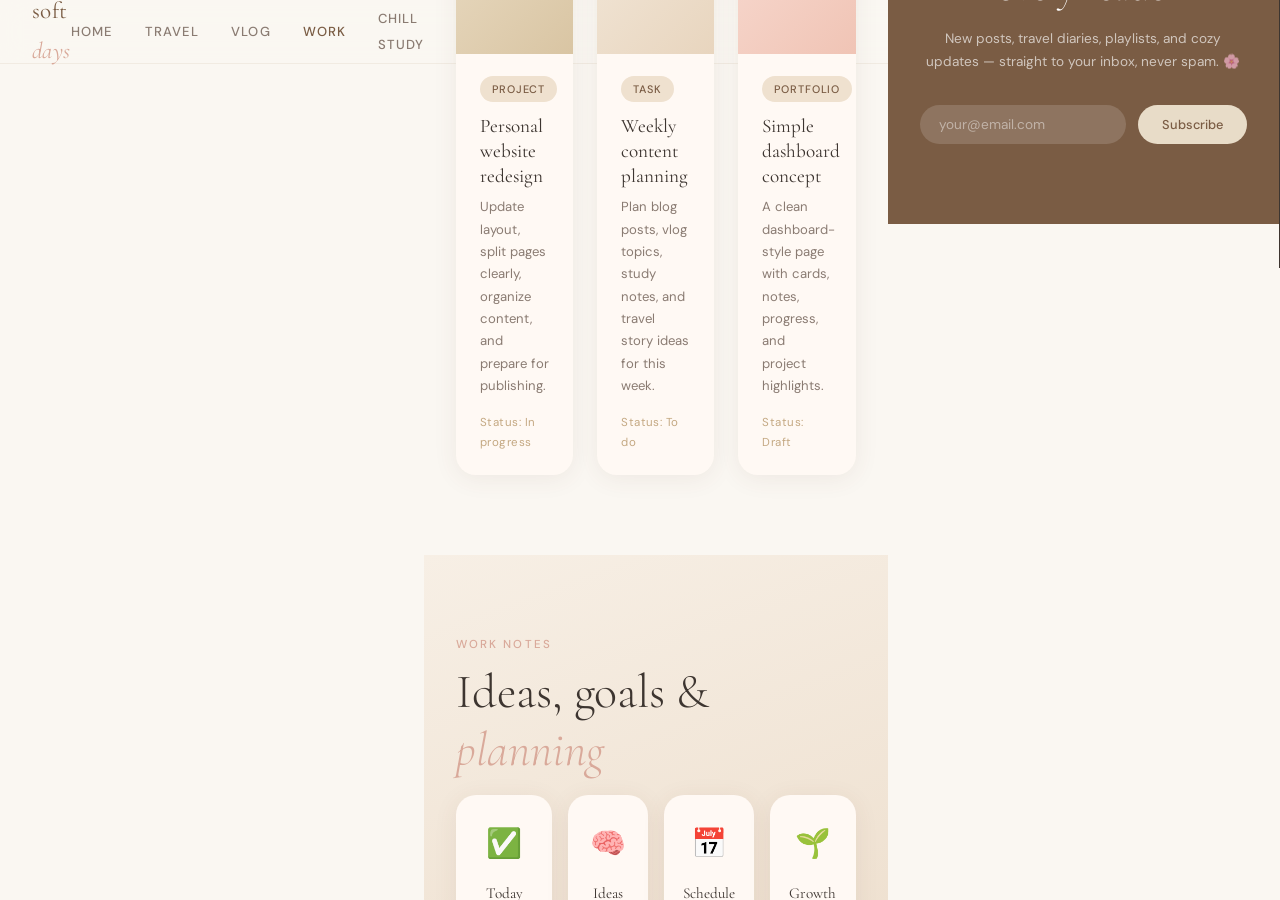
==== work.html @ 7246c7e7 "Add files via upload" ====
<!DOCTYPE html>
<html lang="en">
<head>
  <meta charset="UTF-8" />
  <meta name="viewport" content="width=device-width, initial-scale=1.0"/>
  <title>Soft Days — Work</title>
  <link rel="preconnect" href="https://fonts.googleapis.com"/>
  <link rel="preconnect" href="https://fonts.gstatic.com" crossorigin/>
  <link href="https://fonts.googleapis.com/css2?family=Cormorant+Garamond:ital,wght@0,300;0,400;0,600;1,300;1,400&family=DM+Sans:wght@300;400;500&display=swap" rel="stylesheet"/>
  <link rel="stylesheet" href="style.css" />
</head>
<body class="work-page">



  <!-- ============================================================
       NAVIGATION
       ============================================================ -->
  <nav class="nav" id="navbar">
    <a href="index.html" class="nav-logo">soft <span>days</span></a>
    <ul class="nav-links">
      <li><a href="index.html" class="">Home</a></li>
      <li><a href="travel.html" class="">Travel</a></li>
      <li><a href="vlog.html" class="">Vlog</a></li>
      <li><a href="work.html" class="active">Work</a></li>
      <li><a href="study.html">Chill Study</a></li>
    </ul>
    <div class="nav-toggle" id="navToggle" onclick="openMenu()">
      <span></span><span></span><span></span>
    </div>
  

  <main class="page-main">

  <!-- ============================================================
       WORK SECTION
       ============================================================ -->
  <section id="work">

    <!-- Work Hero -->
    <div class="work-hero">
      <div class="work-hero-inner">
        <div class="fade-in">
          <div class="section-label">work &amp; projects</div>
          <h2 class="section-title">My little<br><em>work desk</em></h2>
          <p class="section-sub">
            A clean space to organize projects, tasks, portfolio updates, notes,
            goals, and anything related to work or creative productivity.
          </p>
          <div style="display:flex; gap:1rem; flex-wrap:wrap">
            <a href="#work-projects" class="btn btn-primary">View projects</a>
            <a href="#work-notes" class="btn btn-outline">Read notes 📝</a>
          </div>
        </div>

        <div class="work-visual fade-in" style="transition-delay:0.15s">
          <div class="work-desk-card">
            <div class="ph ph-sand" style="height:100%">💼</div>
          </div>
          <div class="work-widget">
            <div class="playlist-label">current focus</div>
            <div class="playlist-track">Website redesign</div>
            <div class="playlist-artist">Planning · Writing · Building</div>
            <div class="playlist-bar">
              <div class="playlist-bar-fill"></div>
            </div>
          </div>
        </div>
      </div>
    </div>

    <!-- Work Projects -->
    <div class="work-content" id="work-projects">
      <div class="fade-in">
        <div class="section-label">featured work</div>
        <h2 class="section-title">Projects &amp; <em>tasks</em></h2>
        <p class="section-sub">
          Use this page to add your work updates, portfolio projects, task lists,
          client work, study/work goals, or weekly plans.
        </p>
      </div>

      <div class="work-grid">

        <!-- Work Card 1 -->
        <div class="card work-card fade-in">
          <div class="featured-card-img">
            <div class="ph ph-sand">🗂️</div>
          </div>
          <div class="featured-card-body">
            <span class="tag work">Project</span>
            <div class="featured-card-title">Personal website redesign</div>
            <div class="featured-card-desc">
              Update layout, split pages clearly, organize content, and prepare for publishing.
            </div>
            <div class="featured-card-meta">Status: In progress</div>
          </div>
        </div>

        <!-- Work Card 2 -->
        <div class="card work-card fade-in" style="transition-delay:0.1s">
          <div class="featured-card-img">
            <div class="ph ph-warm">📌</div>
          </div>
          <div class="featured-card-body">
            <span class="tag work">Task</span>
            <div class="featured-card-title">Weekly content planning</div>
            <div class="featured-card-desc">
              Plan blog posts, vlog topics, study notes, and travel story ideas for this week.
            </div>
            <div class="featured-card-meta">Status: To do</div>
          </div>
        </div>

        <!-- Work Card 3 -->
        <div class="card work-card fade-in" style="transition-delay:0.2s">
          <div class="featured-card-img">
            <div class="ph ph-rose">💻</div>
          </div>
          <div class="featured-card-body">
            <span class="tag work">Portfolio</span>
            <div class="featured-card-title">Simple dashboard concept</div>
            <div class="featured-card-desc">
              A clean dashboard-style page with cards, notes, progress, and project highlights.
            </div>
            <div class="featured-card-meta">Status: Draft</div>
          </div>
        </div>

      </div>
    </div>

    <!-- Work Notes -->
    <div class="work-notes" id="work-notes">
      <div class="work-notes-inner">
        <div class="fade-in">
          <div class="section-label">work notes</div>
          <h2 class="section-title">Ideas, goals &amp; <em>planning</em></h2>
        </div>

        <div class="study-tips-row">
          <div class="tip-card fade-in">
            <div class="tip-icon">✅</div>
            <div class="tip-title">Today tasks</div>
            <div class="tip-desc">Write down 3 important tasks and finish them first.</div>
          </div>
          <div class="tip-card fade-in" style="transition-delay:0.08s">
            <div class="tip-icon">🧠</div>
            <div class="tip-title">Ideas</div>
            <div class="tip-desc">Save small ideas here before turning them into full posts.</div>
          </div>
          <div class="tip-card fade-in" style="transition-delay:0.16s">
            <div class="tip-icon">📅</div>
            <div class="tip-title">Schedule</div>
            <div class="tip-desc">Plan upload dates, work sessions, and weekly goals.</div>
          </div>
          <div class="tip-card fade-in" style="transition-delay:0.24s">
            <div class="tip-icon">🌱</div>
            <div class="tip-title">Growth</div>
            <div class="tip-desc">Track what you learned and what you want to improve next.</div>
          </div>
        </div>
      </div>
    </div>

  </section>
  <!-- /WORK SECTION -->

  </main>




<!-- ============================================================
       NEWSLETTER / CTA BANNER
       ============================================================ -->
  <div class="newsletter-banner">
    <div class="newsletter-inner fade-in">
      <h2 class="newsletter-title">Stay in the <em>loop</em><br>lovely reader</h2>
      <p class="newsletter-sub">
        New posts, travel diaries, playlists, and cozy updates —
        straight to your inbox, never spam. 🌸
      </p>
      <div class="newsletter-form">
        <input class="newsletter-input" type="email" placeholder="your@email.com"/>
        <button class="newsletter-btn">Subscribe</button>
      </div>
    </div>
  </div>

  
<!-- ============================================================
       FOOTER
       ============================================================ -->
  <footer>
    <div class="footer-inner">
      <div class="footer-top">

        <!-- Brand col -->
        <div>
          <div class="footer-logo">soft <em>days</em></div>
          <p class="footer-tagline">
            A personal corner of the internet about slow travel,
            cozy vlogs, and gentle productivity. Made with ☕ &amp; 🌿
          </p>
          <div class="footer-social">
            <a href="#" class="social-link">📷</a>
            <a href="#" class="social-link">▶️</a>
            <a href="#" class="social-link">✉️</a>
            <a href="#" class="social-link">🐦</a>
          </div>
        </div>

        <!-- Explore col -->
        <div>
          <div class="footer-col-title">Explore</div>
          <ul class="footer-links">
            <li><a href="index.html">Home</a></li>
            <li><a href="travel.html">Travel</a></li>
            <li><a href="vlog.html">Vlog</a></li>
            <li><a href="work.html">Work</a></li>
      <li><a href="study.html">Chill Study</a></li>
          </ul>
        </div>

        <!-- Study resources col -->
        <div>
          <div class="footer-col-title">Resources</div>
          <ul class="footer-links">
            <li><a href="#">Notion Templates</a></li>
            <li><a href="#">Study Playlists</a></li>
            <li><a href="#">Travel Guides</a></li>
            <li><a href="#">Reading List</a></li>
          </ul>
        </div>

        <!-- Info col -->
        <div>
          <div class="footer-col-title">Info</div>
          <ul class="footer-links">
            <li><a href="#">About me</a></li>
            <li><a href="#">Work with me</a></li>
            <li><a href="#">Privacy Policy</a></li>
            <li><a href="#">Contact</a></li>
          </ul>
        </div>

      </div><!-- /footer-top -->

      <div class="footer-bottom">
        <span>© 2025 Soft Days. Made with love &amp; lo-fi music.</span>
        <span>Designed to inspire slow, intentional living ✨</span>
      </div>
    </div>
  </footer>

  
  <script src="script.js"></script>
</body>
</html>
---- style.css ----
/* =============================================
       GLOBAL — CSS Variables, Reset, Base Styles
       ============================================= */
    :root {
      --cream:     #faf7f2;
      --warm-white:#fff9f4;
      --blush:     #f2ddd5;
      --rose:      #d9a99a;
      --sage:      #b5c4b1;
      --sage-dark: #7d9e78;
      --sand:      #e8dcc8;
      --dusty:     #c4a882;
      --brown:     #7a5c44;
      --sky:       #c9dce8;
      --sky-dark:  #7aaec2;
      --charcoal:  #3d3530;
      --muted:     #8a7b72;
      --radius-sm: 12px;
      --radius-md: 20px;
      --radius-lg: 32px;
      --shadow:    0 4px 24px rgba(100,70,50,0.08);
      --shadow-lg: 0 12px 48px rgba(100,70,50,0.13);
      --font-display: 'Cormorant Garamond', Georgia, serif;
      --font-body:    'DM Sans', sans-serif;
      --transition:   0.3s ease;
    }

    *, *::before, *::after { box-sizing: border-box; margin: 0; padding: 0; }

    html { scroll-behavior: smooth; }

    body {
      background-color: var(--cream);
      color: var(--charcoal);
      font-family: var(--font-body);
      font-size: 15px;
      line-height: 1.7;
      -webkit-font-smoothing: antialiased;
    }

    img { display: block; width: 100%; height: 100%; object-fit: cover; }
    a   { text-decoration: none; color: inherit; }
    ul  { list-style: none; }

    /* =============================================
       NAVIGATION
       ============================================= */
    .nav {
      position: fixed;
      top: 0; left: 0; right: 0;
      z-index: 100;
      background: rgba(250, 247, 242, 0.88);
      backdrop-filter: blur(14px);
      -webkit-backdrop-filter: blur(14px);
      border-bottom: 1px solid rgba(200,175,155,0.18);
      padding: 0 2rem;
      display: flex;
      align-items: center;
      justify-content: space-between;
      height: 64px;
    }

    .nav-logo {
      font-family: var(--font-display);
      font-size: 1.45rem;
      font-weight: 400;
      letter-spacing: 0.02em;
      color: var(--brown);
    }

    .nav-logo span {
      font-style: italic;
      color: var(--rose);
    }

    .nav-links {
      display: flex;
      gap: 2rem;
      align-items: center;
    }

    .nav-links a {
      font-size: 0.82rem;
      font-weight: 500;
      letter-spacing: 0.08em;
      text-transform: uppercase;
      color: var(--muted);
      transition: color var(--transition);
    }

    .nav-links a:hover,
    .nav-links a.active {
      color: var(--brown);
    }

    .nav-toggle {
      display: none;
      flex-direction: column;
      gap: 5px;
      cursor: pointer;
      padding: 4px;
    }
    .nav-toggle span {
      width: 22px; height: 2px;
      background: var(--brown);
      border-radius: 2px;
      transition: var(--transition);
    }

    /* =============================================
       SHARED COMPONENTS
       ============================================= */

    /* Section wrapper */
    .section {
      padding: 100px 2rem;
      max-width: 1160px;
      margin: 0 auto;
    }

    /* Section label */
    .section-label {
      font-size: 0.72rem;
      font-weight: 500;
      letter-spacing: 0.18em;
      text-transform: uppercase;
      color: var(--rose);
      margin-bottom: 0.6rem;
    }

    /* Section heading */
    .section-title {
      font-family: var(--font-display);
      font-size: clamp(2rem, 4vw, 3rem);
      font-weight: 300;
      line-height: 1.2;
      color: var(--charcoal);
      margin-bottom: 1rem;
    }

    .section-title em {
      font-style: italic;
      color: var(--rose);
    }

    /* Section sub */
    .section-sub {
      font-size: 0.9rem;
      color: var(--muted);
      max-width: 520px;
      margin-bottom: 3rem;
    }

    /* Pill button */
    .btn {
      display: inline-flex;
      align-items: center;
      gap: 0.5rem;
      padding: 0.65rem 1.6rem;
      border-radius: 999px;
      font-size: 0.8rem;
      font-weight: 500;
      letter-spacing: 0.04em;
      cursor: pointer;
      transition: all var(--transition);
      border: none;
    }

    .btn-primary {
      background: var(--brown);
      color: #fff;
    }
    .btn-primary:hover { background: var(--charcoal); transform: translateY(-1px); }

    .btn-outline {
      background: transparent;
      color: var(--brown);
      border: 1.5px solid var(--dusty);
    }
    .btn-outline:hover { background: var(--blush); border-color: var(--rose); }

    /* Generic card */
    .card {
      background: var(--warm-white);
      border-radius: var(--radius-md);
      overflow: hidden;
      box-shadow: var(--shadow);
      transition: transform var(--transition), box-shadow var(--transition);
    }
    .card:hover {
      transform: translateY(-4px);
      box-shadow: var(--shadow-lg);
    }

    /* Card grid helpers */
    .grid-3 { display: grid; grid-template-columns: repeat(3, 1fr); gap: 1.5rem; }
    .grid-2 { display: grid; grid-template-columns: repeat(2, 1fr); gap: 1.5rem; }

    /* Divider */
    .page-divider {
      height: 1px;
      background: linear-gradient(90deg, transparent, var(--sand), transparent);
      margin: 0 2rem;
    }

    /* Section background variants */
    .bg-blush { background-color: #fdf5f2; }
    .bg-sage  { background-color: #f2f6f1; }
    .bg-sky   { background-color: #f1f6f9; }

    /* =============================================
       HOME SECTION — Hero
       ============================================= */
    #home {
      padding-top: 64px; /* nav height offset */
    }

    .hero {
      min-height: 92vh;
      display: grid;
      grid-template-columns: 1fr 1fr;
      align-items: center;
      gap: 4rem;
      padding: 80px 2rem 60px;
      max-width: 1160px;
      margin: 0 auto;
    }

    .hero-text { padding-right: 2rem; }

    .hero-eyebrow {
      display: inline-flex;
      align-items: center;
      gap: 0.5rem;
      font-size: 0.72rem;
      letter-spacing: 0.18em;
      text-transform: uppercase;
      color: var(--rose);
      margin-bottom: 1.4rem;
    }
    .hero-eyebrow::before {
      content: '';
      width: 28px; height: 1px;
      background: var(--rose);
    }

    .hero-title {
      font-family: var(--font-display);
      font-size: clamp(2.8rem, 5.5vw, 4.4rem);
      font-weight: 300;
      line-height: 1.1;
      color: var(--charcoal);
      margin-bottom: 1.5rem;
    }

    .hero-title em {
      font-style: italic;
      color: var(--rose);
      display: block;
    }

    .hero-desc {
      font-size: 0.95rem;
      color: var(--muted);
      max-width: 420px;
      margin-bottom: 2.5rem;
      line-height: 1.8;
    }

    .hero-cta {
      display: flex;
      gap: 1rem;
      flex-wrap: wrap;
    }

    /* Hero image mosaic */
    .hero-visual {
      position: relative;
      height: 540px;
    }

    .hero-img-main {
      position: absolute;
      top: 0; right: 0;
      width: 78%;
      height: 88%;
      border-radius: var(--radius-lg);
      overflow: hidden;
      box-shadow: var(--shadow-lg);
    }

    .hero-img-accent {
      position: absolute;
      bottom: 0; left: 0;
      width: 48%;
      height: 54%;
      border-radius: var(--radius-md);
      overflow: hidden;
      box-shadow: var(--shadow);
      border: 4px solid var(--cream);
    }

    /* Floating label chip */
    .hero-chip {
      position: absolute;
      top: 1.5rem; left: 1.5rem;
      background: rgba(250,247,242,0.92);
      backdrop-filter: blur(8px);
      border-radius: 999px;
      padding: 0.45rem 1rem;
      font-size: 0.72rem;
      font-weight: 500;
      letter-spacing: 0.06em;
      color: var(--brown);
      box-shadow: var(--shadow);
    }

    /* =============================================
       HOME SECTION — About / Intro
       ============================================= */
    .home-intro {
      background: var(--warm-white);
      padding: 80px 2rem;
    }

    .home-intro-inner {
      max-width: 1160px;
      margin: 0 auto;
      display: grid;
      grid-template-columns: 1fr 1.4fr;
      gap: 5rem;
      align-items: center;
    }

    .home-intro-img {
      height: 380px;
      border-radius: var(--radius-lg);
      overflow: hidden;
      box-shadow: var(--shadow-lg);
    }

    .home-intro-text .section-title { margin-bottom: 1.2rem; }

    .home-intro-detail {
      font-size: 0.88rem;
      color: var(--muted);
      line-height: 1.9;
      margin-bottom: 2rem;
    }

    /* =============================================
       HOME SECTION — Quick Links to Pages
       ============================================= */
    .home-links {
      padding: 80px 2rem;
      max-width: 1160px;
      margin: 0 auto;
    }

    .home-links-grid {
      display: grid;
      grid-template-columns: repeat(3, 1fr);
      gap: 1.5rem;
      margin-top: 3rem;
    }

    .link-card {
      border-radius: var(--radius-lg);
      overflow: hidden;
      height: 300px;
      position: relative;
      cursor: pointer;
    }

    .link-card-bg {
      position: absolute;
      inset: 0;
    }

    /* Individual color overlays per category */
    .link-card.travel .link-card-bg   { background: linear-gradient(160deg, #d9e8d5 0%, #b5c4b1 100%); }
    .link-card.vlog .link-card-bg     { background: linear-gradient(160deg, #f2ddd5 0%, #e8c5b5 100%); }
    .link-card.study .link-card-bg    { background: linear-gradient(160deg, #c9dce8 0%, #a8c4d8 100%); }

    .link-card-content {
      position: relative;
      z-index: 2;
      padding: 2.5rem 2rem;
      display: flex;
      flex-direction: column;
      justify-content: flex-end;
      height: 100%;
    }

    .link-card-icon {
      font-size: 2rem;
      margin-bottom: auto;
    }

    .link-card-label {
      font-size: 0.7rem;
      font-weight: 500;
      letter-spacing: 0.16em;
      text-transform: uppercase;
      color: rgba(60,40,30,0.6);
      margin-bottom: 0.4rem;
    }

    .link-card-title {
      font-family: var(--font-display);
      font-size: 1.9rem;
      font-weight: 400;
      color: var(--charcoal);
      line-height: 1.1;
      margin-bottom: 1rem;
    }

    .link-card-arrow {
      width: 36px; height: 36px;
      border-radius: 50%;
      background: rgba(255,255,255,0.55);
      display: flex; align-items: center; justify-content: center;
      font-size: 1rem;
      transition: all var(--transition);
      backdrop-filter: blur(4px);
    }
    .link-card:hover .link-card-arrow {
      background: rgba(255,255,255,0.85);
      transform: translate(3px, -3px);
    }

    /* =============================================
       HOME SECTION — Featured / Latest Posts
       ============================================= */
    .home-featured {
      background: var(--warm-white);
      padding: 80px 2rem;
    }

    .home-featured-inner {
      max-width: 1160px;
      margin: 0 auto;
    }

    .featured-header {
      display: flex;
      align-items: flex-end;
      justify-content: space-between;
      margin-bottom: 3rem;
    }

    .featured-card-img {
      height: 200px;
      overflow: hidden;
    }

    .featured-card-body {
      padding: 1.4rem 1.5rem;
    }

    .tag {
      display: inline-block;
      padding: 0.25rem 0.75rem;
      border-radius: 999px;
      font-size: 0.68rem;
      font-weight: 500;
      letter-spacing: 0.08em;
      text-transform: uppercase;
      margin-bottom: 0.7rem;
    }
    .tag.travel { background: #dbeedd; color: var(--sage-dark); }
    .tag.vlog   { background: var(--blush); color: #b07060; }
    .tag.study  { background: var(--sky); color: var(--sky-dark); }

    .featured-card-title {
      font-family: var(--font-display);
      font-size: 1.2rem;
      font-weight: 400;
      line-height: 1.3;
      color: var(--charcoal);
      margin-bottom: 0.5rem;
    }

    .featured-card-desc {
      font-size: 0.82rem;
      color: var(--muted);
      line-height: 1.7;
      margin-bottom: 1rem;
    }

    .featured-card-meta {
      font-size: 0.72rem;
      color: var(--dusty);
      letter-spacing: 0.04em;
    }

    /* Placeholder image blocks */
    .ph {
      width: 100%; height: 100%;
      display: flex; align-items: center; justify-content: center;
      font-size: 2rem;
    }
    .ph-blush  { background: linear-gradient(135deg, #f2ddd5, #e8c4b5); }
    .ph-sage   { background: linear-gradient(135deg, #d9e8d5, #b5c4b1); }
    .ph-sky    { background: linear-gradient(135deg, #c9dce8, #a8c4d8); }
    .ph-sand   { background: linear-gradient(135deg, #ede0ca, #d9c5a3); }
    .ph-warm   { background: linear-gradient(135deg, #f5ece0, #e8d5be); }
    .ph-rose   { background: linear-gradient(135deg, #fae0d8, #f0c4b5); }

    /* =============================================
       TRAVEL SECTION
       ============================================= */
    #travel {
      padding-top: 0;
    }

    .travel-hero {
      background: linear-gradient(160deg, #edf3eb 0%, #d5e3d1 100%);
      padding: 120px 2rem 80px;
    }

    .travel-hero-inner {
      max-width: 1160px;
      margin: 0 auto;
      display: grid;
      grid-template-columns: 1fr 1fr;
      gap: 4rem;
      align-items: center;
    }

    .travel-hero-visual {
      display: grid;
      grid-template-columns: 1fr 1fr;
      grid-template-rows: 220px 160px;
      gap: 1rem;
    }

    .travel-hero-visual .ph {
      border-radius: var(--radius-md);
      height: auto;
      min-height: 100%;
    }

    .travel-hero-visual .tall { grid-row: span 2; }

    .travel-stats {
      display: flex;
      gap: 2rem;
      margin-top: 2rem;
    }

    .stat-item { text-align: left; }
    .stat-num {
      font-family: var(--font-display);
      font-size: 2rem;
      font-weight: 300;
      color: var(--sage-dark);
    }
    .stat-label {
      font-size: 0.72rem;
      color: var(--muted);
      letter-spacing: 0.06em;
    }

    .travel-posts {
      padding: 80px 2rem;
      max-width: 1160px;
      margin: 0 auto;
    }

    /* Large featured travel card */
    .travel-featured-card {
      display: grid;
      grid-template-columns: 1.2fr 1fr;
      border-radius: var(--radius-lg);
      overflow: hidden;
      box-shadow: var(--shadow-lg);
      background: var(--warm-white);
      margin-bottom: 3rem;
      transition: transform var(--transition);
    }
    .travel-featured-card:hover { transform: translateY(-4px); }

    .travel-featured-img { height: 380px; }

    .travel-featured-body {
      padding: 3rem 2.5rem;
      display: flex;
      flex-direction: column;
      justify-content: center;
    }

    .destination-chip {
      display: inline-flex;
      align-items: center;
      gap: 0.4rem;
      background: #dbeedd;
      color: var(--sage-dark);
      padding: 0.3rem 0.8rem;
      border-radius: 999px;
      font-size: 0.7rem;
      font-weight: 500;
      letter-spacing: 0.06em;
      margin-bottom: 1rem;
    }

    .travel-card-title {
      font-family: var(--font-display);
      font-size: 1.6rem;
      font-weight: 400;
      line-height: 1.2;
      color: var(--charcoal);
      margin-bottom: 0.8rem;
    }

    .travel-card-desc {
      font-size: 0.85rem;
      color: var(--muted);
      line-height: 1.8;
      margin-bottom: 1.5rem;
    }

    .travel-card-footer {
      display: flex;
      align-items: center;
      gap: 1rem;
      font-size: 0.75rem;
      color: var(--dusty);
    }

    /* Travel post grid */
    .travel-grid {
      display: grid;
      grid-template-columns: repeat(3, 1fr);
      gap: 1.5rem;
    }

    .travel-grid-card .card-img { height: 200px; }
    .travel-grid-card .card-body { padding: 1.4rem; }

    .travel-grid-card .card-title {
      font-family: var(--font-display);
      font-size: 1.15rem;
      font-weight: 400;
      color: var(--charcoal);
      margin-bottom: 0.4rem;
      line-height: 1.3;
    }

    .travel-grid-card .card-meta {
      font-size: 0.78rem;
      color: var(--muted);
      margin-bottom: 0.6rem;
    }

    .travel-grid-card .card-desc {
      font-size: 0.82rem;
      color: var(--muted);
      line-height: 1.7;
    }

    /* =============================================
       VLOG SECTION
       ============================================= */
    #vlog {
      padding-top: 0;
    }

    .vlog-hero {
      background: linear-gradient(160deg, #fdf5f2 0%, #f5e0d8 100%);
      padding: 120px 2rem 80px;
    }

    .vlog-hero-inner {
      max-width: 1160px;
      margin: 0 auto;
      text-align: center;
    }

    .vlog-hero-inner .section-title { font-size: clamp(2.5rem, 5vw, 4rem); }

    .vlog-filters {
      display: flex;
      gap: 0.75rem;
      justify-content: center;
      margin-top: 2rem;
      flex-wrap: wrap;
    }

    .filter-pill {
      padding: 0.45rem 1.2rem;
      border-radius: 999px;
      font-size: 0.75rem;
      font-weight: 500;
      letter-spacing: 0.06em;
      cursor: pointer;
      background: rgba(255,255,255,0.65);
      color: var(--muted);
      border: 1.5px solid rgba(200,170,150,0.2);
      transition: all var(--transition);
      backdrop-filter: blur(4px);
    }
    .filter-pill.active,
    .filter-pill:hover {
      background: var(--brown);
      color: #fff;
      border-color: var(--brown);
    }

    .vlog-content {
      padding: 80px 2rem;
      max-width: 1160px;
      margin: 0 auto;
    }

    /* Featured vlog card */
    .vlog-featured {
      border-radius: var(--radius-lg);
      overflow: hidden;
      background: var(--warm-white);
      box-shadow: var(--shadow-lg);
      display: grid;
      grid-template-columns: 1fr 1fr;
      margin-bottom: 3rem;
      transition: transform var(--transition);
    }
    .vlog-featured:hover { transform: translateY(-4px); }

    .vlog-featured-video {
      position: relative;
      height: 360px;
      background: #2a2a2a;
      overflow: hidden;
    }

    .play-button {
      position: absolute;
      inset: 0;
      display: flex; align-items: center; justify-content: center;
      z-index: 2;
    }
    .play-button-circle {
      width: 64px; height: 64px;
      border-radius: 50%;
      background: rgba(255,255,255,0.92);
      display: flex; align-items: center; justify-content: center;
      font-size: 1.4rem;
      transition: all var(--transition);
      box-shadow: 0 4px 20px rgba(0,0,0,0.2);
    }
    .play-button-circle:hover { transform: scale(1.1); }

    .vlog-featured-body {
      padding: 2.8rem 2.5rem;
      display: flex;
      flex-direction: column;
      justify-content: center;
    }

    .vlog-card-title {
      font-family: var(--font-display);
      font-size: 1.5rem;
      font-weight: 400;
      line-height: 1.25;
      color: var(--charcoal);
      margin-bottom: 0.8rem;
    }

    .vlog-card-desc {
      font-size: 0.84rem;
      color: var(--muted);
      line-height: 1.8;
      margin-bottom: 1.5rem;
    }

    .vlog-meta {
      display: flex;
      gap: 1rem;
      align-items: center;
      font-size: 0.75rem;
      color: var(--dusty);
    }

    .vlog-dot {
      width: 4px; height: 4px;
      border-radius: 50%;
      background: var(--dusty);
    }

    /* Vlog grid */
    .vlog-grid {
      display: grid;
      grid-template-columns: repeat(3, 1fr);
      gap: 1.5rem;
    }

    .vlog-grid-card .video-thumb {
      position: relative;
      height: 190px;
      background: #2a2a2a;
      overflow: hidden;
    }

    .vlog-grid-card .play-sm {
      position: absolute;
      inset: 0;
      display: flex; align-items: center; justify-content: center;
    }

    .play-sm-circle {
      width: 42px; height: 42px;
      border-radius: 50%;
      background: rgba(255,255,255,0.88);
      display: flex; align-items: center; justify-content: center;
      font-size: 1rem;
    }

    .vlog-grid-card .card-body { padding: 1.2rem 1.4rem; }

    .vlog-grid-card .card-title {
      font-family: var(--font-display);
      font-size: 1.05rem;
      font-weight: 400;
      color: var(--charcoal);
      margin-bottom: 0.4rem;
      line-height: 1.35;
    }

    .vlog-grid-card .card-meta {
      font-size: 0.75rem;
      color: var(--muted);
      margin-bottom: 0.5rem;
    }

    .duration-badge {
      position: absolute;
      bottom: 0.6rem; right: 0.75rem;
      background: rgba(0,0,0,0.7);
      color: #fff;
      font-size: 0.68rem;
      font-weight: 500;
      padding: 0.2rem 0.55rem;
      border-radius: 4px;
      letter-spacing: 0.04em;
    }

    /* =============================================
       CHILL STUDY SECTION
       ============================================= */
    #study {
      padding-top: 0;
    }

    .study-hero {
      background: linear-gradient(160deg, #e8f0f5 0%, #c5d8e8 100%);
      padding: 120px 2rem 80px;
    }

    .study-hero-inner {
      max-width: 1160px;
      margin: 0 auto;
      display: grid;
      grid-template-columns: 1.1fr 1fr;
      gap: 5rem;
      align-items: center;
    }

    .study-ambience {
      position: relative;
      height: 420px;
    }

    .study-desk-card {
      position: absolute;
      top: 0; left: 0;
      width: 80%;
      height: 82%;
      border-radius: var(--radius-lg);
      overflow: hidden;
      box-shadow: var(--shadow-lg);
    }

    .study-playlist-widget {
      position: absolute;
      bottom: 0; right: 0;
      width: 65%;
      background: rgba(255,255,255,0.9);
      backdrop-filter: blur(10px);
      border-radius: var(--radius-md);
      padding: 1.2rem 1.4rem;
      box-shadow: var(--shadow-lg);
    }

    .playlist-label {
      font-size: 0.65rem;
      letter-spacing: 0.14em;
      text-transform: uppercase;
      color: var(--sky-dark);
      margin-bottom: 0.6rem;
    }

    .playlist-track {
      font-family: var(--font-display);
      font-size: 1rem;
      font-weight: 400;
      color: var(--charcoal);
      margin-bottom: 0.2rem;
    }

    .playlist-artist {
      font-size: 0.72rem;
      color: var(--muted);
      margin-bottom: 0.9rem;
    }

    .playlist-bar {
      height: 3px;
      background: #dce9f1;
      border-radius: 2px;
    }

    .playlist-bar-fill {
      height: 100%;
      width: 42%;
      background: var(--sky-dark);
      border-radius: 2px;
    }

    /* Study content grid */
    .study-content {
      padding: 80px 2rem;
      max-width: 1160px;
      margin: 0 auto;
    }

    .study-grid {
      display: grid;
      grid-template-columns: 1.5fr 1fr;
      gap: 1.5rem;
      margin-bottom: 3rem;
    }

    .study-big-card {
      background: var(--warm-white);
      border-radius: var(--radius-lg);
      overflow: hidden;
      box-shadow: var(--shadow);
      transition: transform var(--transition), box-shadow var(--transition);
    }
    .study-big-card:hover { transform: translateY(-4px); box-shadow: var(--shadow-lg); }

    .study-big-card-img { height: 260px; }

    .study-big-card-body { padding: 2rem; }

    .study-big-card-title {
      font-family: var(--font-display);
      font-size: 1.5rem;
      font-weight: 400;
      color: var(--charcoal);
      line-height: 1.25;
      margin-bottom: 0.7rem;
    }

    .study-side-cards {
      display: flex;
      flex-direction: column;
      gap: 1.5rem;
    }

    .study-side-card {
      background: var(--warm-white);
      border-radius: var(--radius-md);
      padding: 1.5rem;
      box-shadow: var(--shadow);
      transition: transform var(--transition);
    }
    .study-side-card:hover { transform: translateY(-3px); }

    .study-side-icon {
      font-size: 1.5rem;
      margin-bottom: 0.7rem;
    }

    .study-side-title {
      font-family: var(--font-display);
      font-size: 1.05rem;
      font-weight: 400;
      color: var(--charcoal);
      margin-bottom: 0.4rem;
    }

    .study-side-desc {
      font-size: 0.8rem;
      color: var(--muted);
      line-height: 1.7;
    }

    /* Study tips small cards row */
    .study-tips-row {
      display: grid;
      grid-template-columns: repeat(4, 1fr);
      gap: 1rem;
    }

    .tip-card {
      background: var(--warm-white);
      border-radius: var(--radius-md);
      padding: 1.5rem 1.2rem;
      box-shadow: var(--shadow);
      text-align: center;
      transition: transform var(--transition);
    }
    .tip-card:hover { transform: translateY(-3px); }

    .tip-icon { font-size: 1.8rem; margin-bottom: 0.8rem; }

    .tip-title {
      font-family: var(--font-display);
      font-size: 0.95rem;
      font-weight: 400;
      color: var(--charcoal);
      margin-bottom: 0.4rem;
    }

    .tip-desc {
      font-size: 0.76rem;
      color: var(--muted);
      line-height: 1.6;
    }

    /* Playlist section */
    .study-playlists {
      background: linear-gradient(160deg, #e8f0f5 0%, #d5e6f0 100%);
      padding: 80px 2rem;
    }

    .study-playlists-inner {
      max-width: 1160px;
      margin: 0 auto;
    }

    .playlist-cards {
      display: grid;
      grid-template-columns: repeat(4, 1fr);
      gap: 1.2rem;
      margin-top: 2.5rem;
    }

    .playlist-card {
      background: rgba(255,255,255,0.72);
      backdrop-filter: blur(8px);
      border-radius: var(--radius-md);
      padding: 1.5rem;
      transition: transform var(--transition);
    }
    .playlist-card:hover { transform: translateY(-3px); }

    .playlist-card-art {
      width: 100%;
      height: 110px;
      border-radius: var(--radius-sm);
      overflow: hidden;
      margin-bottom: 1rem;
    }

    .playlist-card-title {
      font-family: var(--font-display);
      font-size: 1rem;
      font-weight: 400;
      color: var(--charcoal);
      margin-bottom: 0.3rem;
    }

    .playlist-card-meta {
      font-size: 0.72rem;
      color: var(--muted);
    }

    /* =============================================
       NEWSLETTER / CTA BANNER
       ============================================= */
    .newsletter-banner {
      background: var(--brown);
      padding: 80px 2rem;
      text-align: center;
    }

    .newsletter-inner { max-width: 520px; margin: 0 auto; }

    .newsletter-title {
      font-family: var(--font-display);
      font-size: clamp(1.8rem, 3vw, 2.5rem);
      font-weight: 300;
      color: #fff;
      line-height: 1.2;
      margin-bottom: 1rem;
    }
    .newsletter-title em { font-style: italic; color: var(--sand); }

    .newsletter-sub {
      font-size: 0.85rem;
      color: rgba(255,255,255,0.65);
      margin-bottom: 2rem;
      line-height: 1.7;
    }

    .newsletter-form {
      display: flex;
      gap: 0.75rem;
      max-width: 400px;
      margin: 0 auto;
    }

    .newsletter-input {
      flex: 1;
      padding: 0.7rem 1.2rem;
      border-radius: 999px;
      border: none;
      background: rgba(255,255,255,0.15);
      color: #fff;
      font-family: var(--font-body);
      font-size: 0.85rem;
      outline: none;
    }
    .newsletter-input::placeholder { color: rgba(255,255,255,0.45); }
    .newsletter-input:focus { background: rgba(255,255,255,0.22); }

    .newsletter-btn {
      padding: 0.7rem 1.5rem;
      border-radius: 999px;
      background: var(--sand);
      color: var(--brown);
      font-family: var(--font-body);
      font-size: 0.8rem;
      font-weight: 500;
      border: none;
      cursor: pointer;
      white-space: nowrap;
      transition: all var(--transition);
    }
    .newsletter-btn:hover { background: #fff; }

    /* =============================================
       FOOTER
       ============================================= */
    footer {
      background: var(--charcoal);
      color: rgba(255,255,255,0.65);
      padding: 60px 2rem 30px;
    }

    .footer-inner {
      max-width: 1160px;
      margin: 0 auto;
    }

    .footer-top {
      display: grid;
      grid-template-columns: 1.5fr 1fr 1fr 1fr;
      gap: 3rem;
      margin-bottom: 3rem;
      padding-bottom: 3rem;
      border-bottom: 1px solid rgba(255,255,255,0.08);
    }

    .footer-logo {
      font-family: var(--font-display);
      font-size: 1.6rem;
      font-weight: 300;
      color: #fff;
      margin-bottom: 0.8rem;
    }
    .footer-logo em { font-style: italic; color: var(--rose); }

    .footer-tagline {
      font-size: 0.82rem;
      line-height: 1.8;
      margin-bottom: 1.5rem;
    }

    .footer-social {
      display: flex;
      gap: 0.7rem;
    }

    .social-link {
      width: 34px; height: 34px;
      border-radius: 50%;
      background: rgba(255,255,255,0.08);
      display: flex; align-items: center; justify-content: center;
      font-size: 0.85rem;
      transition: all var(--transition);
      color: rgba(255,255,255,0.7);
    }
    .social-link:hover {
      background: var(--rose);
      color: #fff;
    }

    .footer-col-title {
      font-size: 0.7rem;
      font-weight: 500;
      letter-spacing: 0.14em;
      text-transform: uppercase;
      color: rgba(255,255,255,0.35);
      margin-bottom: 1.2rem;
    }

    .footer-links li + li { margin-top: 0.6rem; }

    .footer-links a {
      font-size: 0.85rem;
      color: rgba(255,255,255,0.55);
      transition: color var(--transition);
    }
    .footer-links a:hover { color: #fff; }

    .footer-bottom {
      display: flex;
      justify-content: space-between;
      align-items: center;
      font-size: 0.75rem;
      color: rgba(255,255,255,0.3);
    }

    /* =============================================
       MOBILE MENU
       ============================================= */
    .mobile-menu {
      display: none;
      position: fixed;
      inset: 0;
      background: rgba(250,247,242,0.97);
      z-index: 99;
      flex-direction: column;
      align-items: center;
      justify-content: center;
      gap: 2.5rem;
    }
    .mobile-menu.open { display: flex; }

    .mobile-menu a {
      font-family: var(--font-display);
      font-size: 2.2rem;
      font-weight: 300;
      color: var(--charcoal);
      transition: color var(--transition);
    }
    .mobile-menu a:hover { color: var(--rose); }

    .mobile-close {
      position: absolute;
      top: 1.2rem; right: 1.5rem;
      font-size: 1.5rem;
      cursor: pointer;
      color: var(--muted);
    }

    /* =============================================
       SCROLL FADE-IN ANIMATION
       ============================================= */
    .fade-in {
      opacity: 0;
      transform: translateY(24px);
      transition: opacity 0.7s ease, transform 0.7s ease;
    }
    .fade-in.visible {
      opacity: 1;
      transform: translateY(0);
    }

    /* =============================================
       RESPONSIVE — Mobile & Tablet
       ============================================= */
    @media (max-width: 900px) {
      .hero, .home-intro-inner, .travel-hero-inner,
      .vlog-featured, .study-hero-inner, .study-grid,
      .travel-featured-card {
        grid-template-columns: 1fr;
      }

      .hero-text { padding-right: 0; }
      .hero-visual { height: 320px; }

      .grid-3, .travel-grid, .vlog-grid,
      .home-links-grid { grid-template-columns: 1fr 1fr; }

      .study-tips-row, .playlist-cards { grid-template-columns: repeat(2, 1fr); }

      .footer-top { grid-template-columns: 1fr 1fr; gap: 2rem; }

      .nav-links { display: none; }
      .nav-toggle { display: flex; }

      .travel-hero-visual {
        grid-template-rows: 160px 130px;
      }

      .vlog-featured-video { height: 260px; }
    }

    @media (max-width: 600px) {
      .grid-3, .travel-grid, .vlog-grid,
      .home-links-grid, .study-tips-row,
      .playlist-cards { grid-template-columns: 1fr; }

      .grid-2 { grid-template-columns: 1fr; }

      .hero-visual { display: none; }

      .footer-top { grid-template-columns: 1fr; }

      .newsletter-form { flex-direction: column; }
      .newsletter-input { border-radius: var(--radius-sm); }
      .newsletter-btn { border-radius: var(--radius-sm); }
    }

/* =============================================
   MULTI-PAGE WEBSITE ADDITIONS
   These styles help when every section becomes a separate page.
   ============================================= */
.page-main {
  padding-top: 64px;
}

body.home-page .nav-links a[href="index.html"],
body.travel-page .nav-links a[href="travel.html"],
body.vlog-page .nav-links a[href="vlog.html"],
body.study-page .nav-links a[href="study.html"] {
  color: var(--brown);
}

body.home-page .mobile-menu a[href="index.html"],
body.travel-page .mobile-menu a[href="travel.html"],
body.vlog-page .mobile-menu a[href="vlog.html"],
body.study-page .mobile-menu a[href="study.html"] {
  color: var(--rose);
}


/* =============================================
   WORK PAGE STYLES
   ============================================= */
.link-card.work .link-card-bg {
  background: linear-gradient(160deg, #efe1cf 0%, #d7b992 100%);
}

.tag.work {
  background: #efe1cf;
  color: var(--brown);
}

body.work-page .nav-links a[href="work.html"],
body.work-page .mobile-menu a[href="work.html"] {
  color: var(--brown);
}

.work-hero {
  background: linear-gradient(160deg, #f7efe5 0%, #e6cfb5 100%);
  padding: 120px 2rem 80px;
}

.work-hero-inner {
  max-width: 1160px;
  margin: 0 auto;
  display: grid;
  grid-template-columns: 1.1fr 1fr;
  gap: 5rem;
  align-items: center;
}

.work-visual {
  position: relative;
  height: 420px;
}

.work-desk-card {
  position: absolute;
  top: 0;
  left: 0;
  width: 80%;
  height: 82%;
  border-radius: var(--radius-lg);
  overflow: hidden;
  box-shadow: var(--shadow-lg);
}

.work-widget {
  position: absolute;
  bottom: 0;
  right: 0;
  width: 65%;
  background: rgba(255,255,255,0.9);
  backdrop-filter: blur(10px);
  border-radius: var(--radius-md);
  padding: 1.2rem 1.4rem;
  box-shadow: var(--shadow-lg);
}

.work-content {
  padding: 80px 2rem;
  max-width: 1160px;
  margin: 0 auto;
}

.work-grid {
  display: grid;
  grid-template-columns: repeat(3, 1fr);
  gap: 1.5rem;
}

.work-notes {
  background: linear-gradient(160deg, #f7efe5 0%, #ead9c5 100%);
  padding: 80px 2rem;
}

.work-notes-inner {
  max-width: 1160px;
  margin: 0 auto;
}

@media (max-width: 900px) {
  .work-hero-inner {
    grid-template-columns: 1fr;
  }

  .work-grid {
    grid-template-columns: 1fr 1fr;
  }
}

@media (max-width: 600px) {
  .work-visual {
    display: none;
  }

  .work-grid {
    grid-template-columns: 1fr;
  }
}
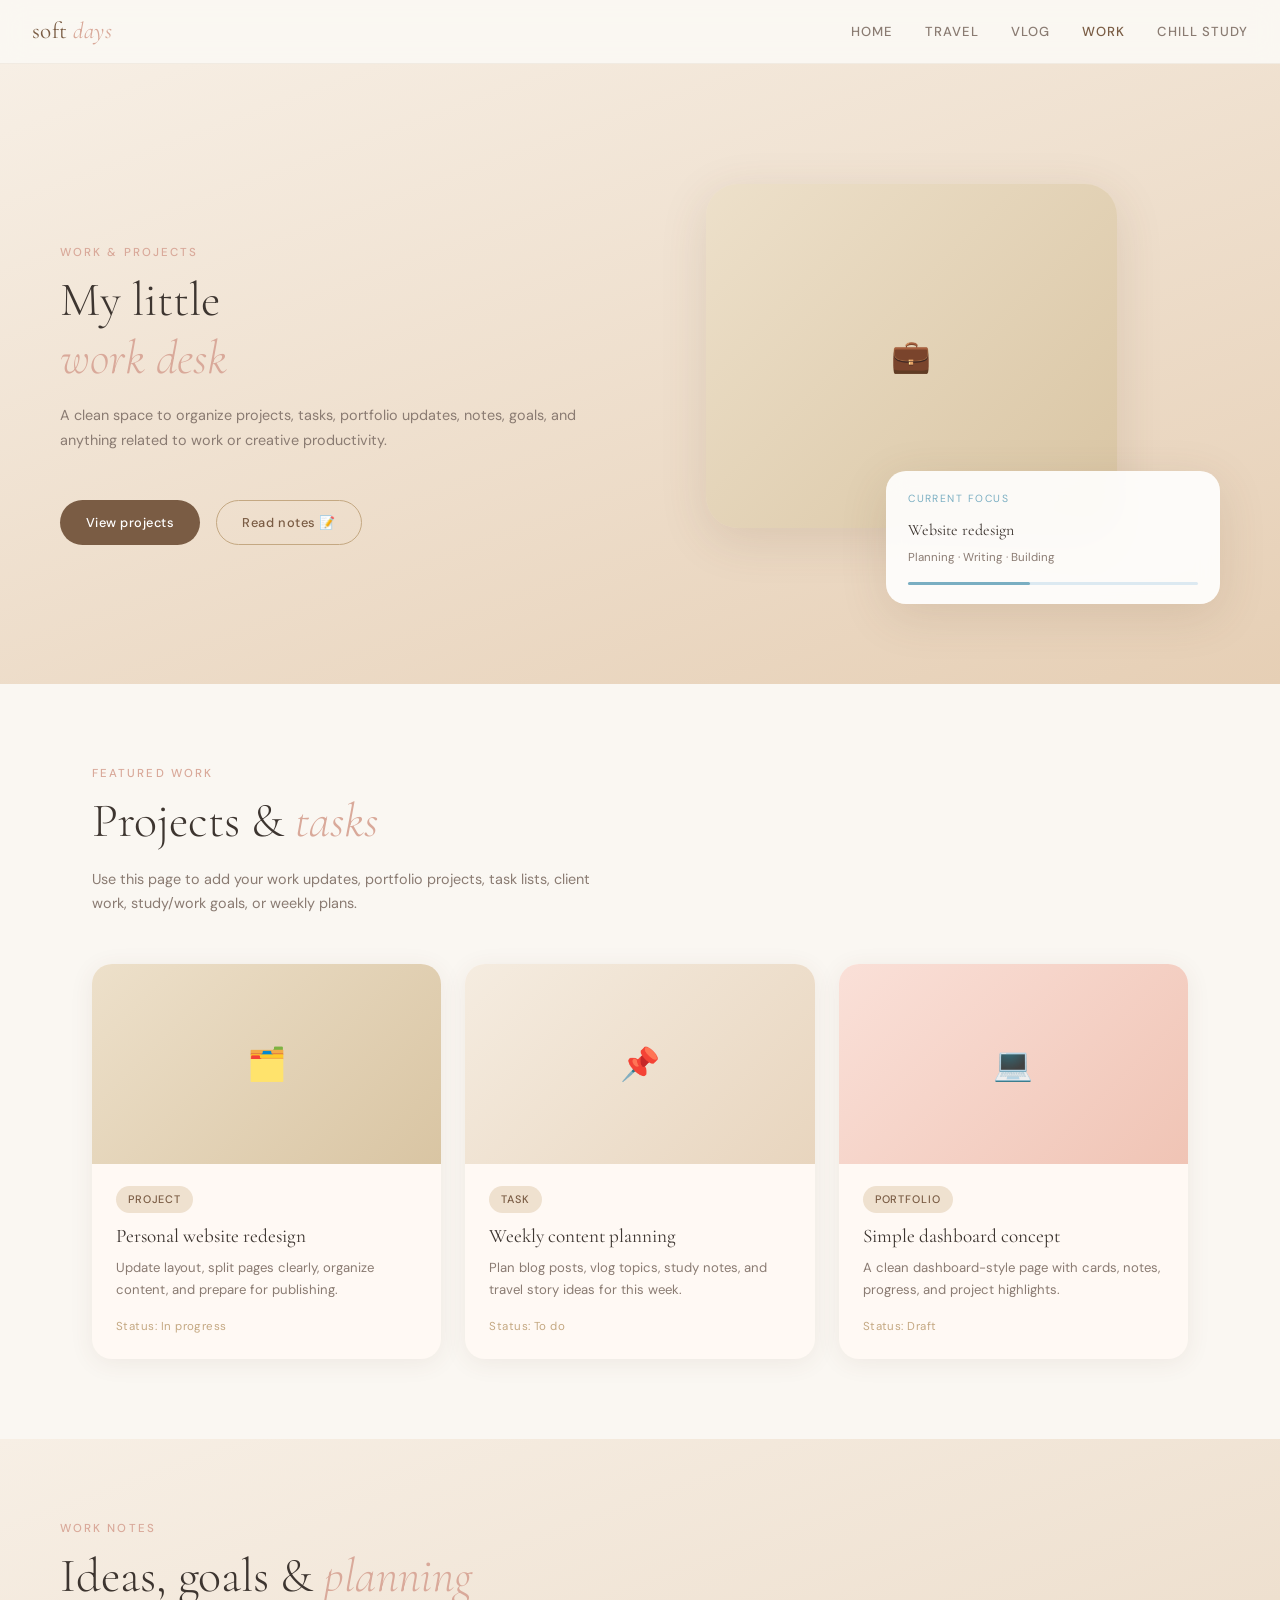
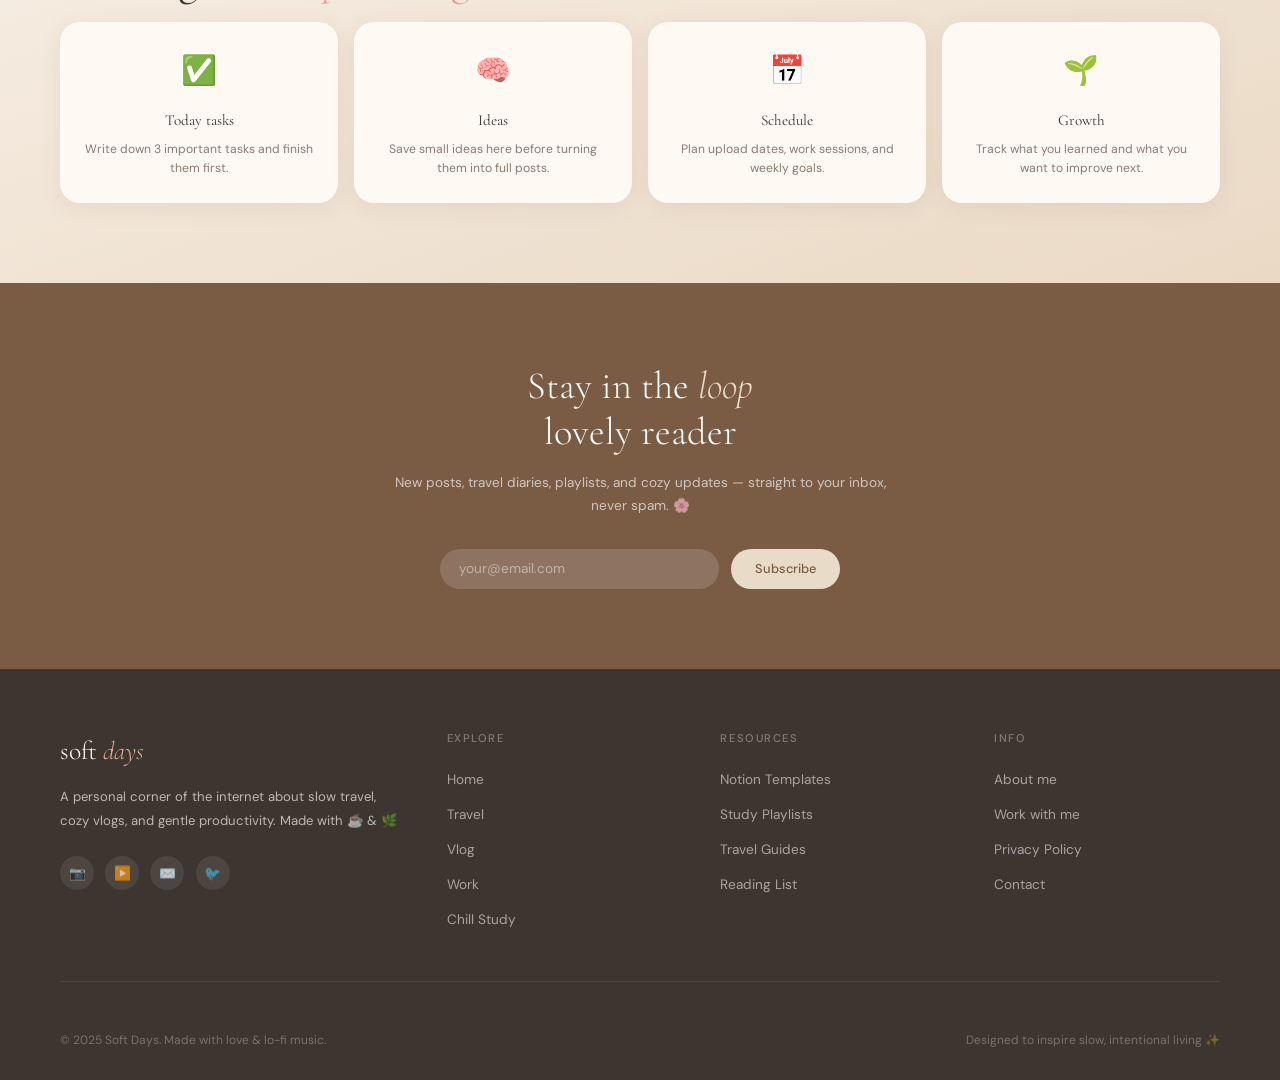
==== commit ff0e91d6: "Update work.html" ====
--- a/work.html
+++ b/work.html
@@ -28,8 +28,16 @@
     <div class="nav-toggle" id="navToggle" onclick="openMenu()">
       <span></span><span></span><span></span>
     </div>
-  
-
+  </nav>
+  <!-- Mobile Menu -->
+<div class="mobile-menu" id="mobileMenu">
+  <span class="mobile-close" onclick="closeMenu()">✕</span>
+  <a href="index.html" onclick="closeMenu()">Home</a>
+  <a href="travel.html" onclick="closeMenu()">Travel</a>
+  <a href="vlog.html" onclick="closeMenu()">Vlog</a>
+  <a href="work.html" onclick="closeMenu()">Work</a>
+  <a href="study.html" onclick="closeMenu()">Chill Study</a>
+</div>
   <main class="page-main">
 
   <!-- ============================================================
